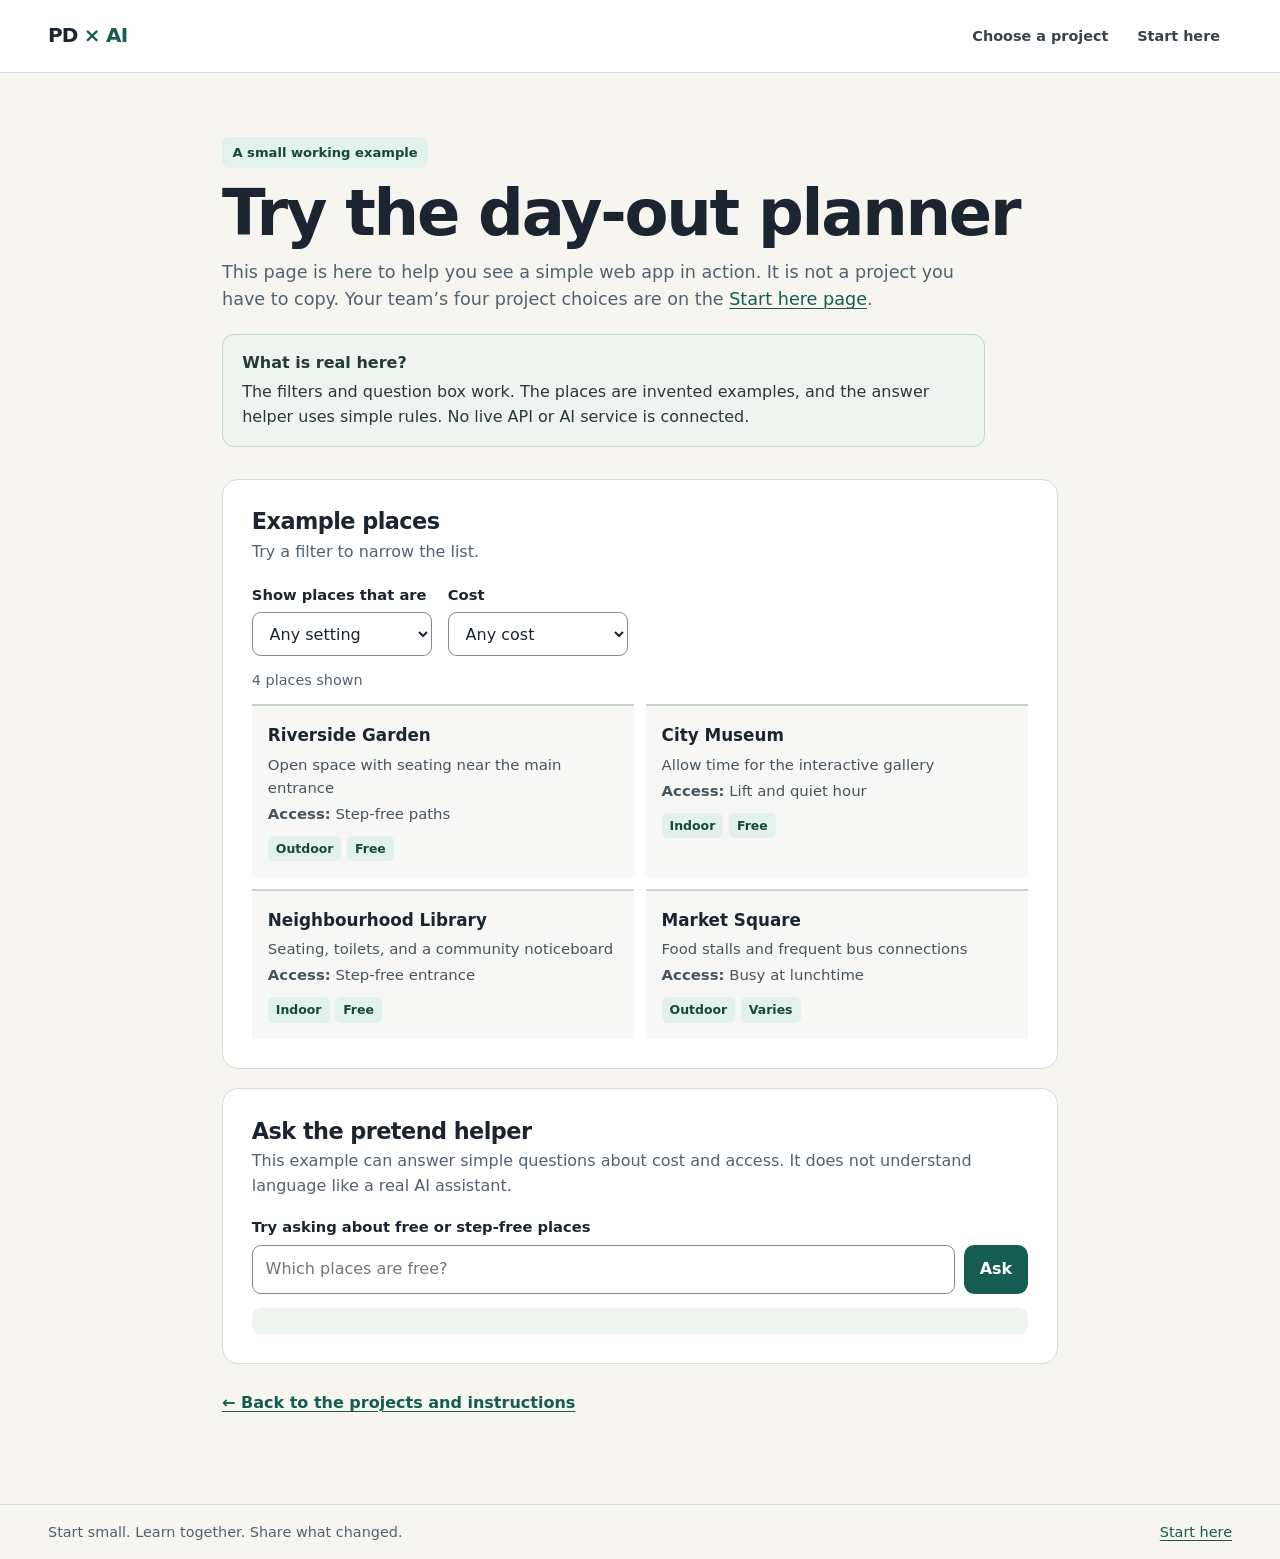
==== playground.html @ da4a1494 "starter kit files" ====
<!doctype html>
<html lang="en">
  <head>
    <meta charset="utf-8">
    <meta name="viewport" content="width=device-width, initial-scale=1">
    <meta name="description" content="A tiny example app to explore before starting your hackathon project.">
    <title>Try the starter — Product Design AI Hackathon</title>
    <link rel="stylesheet" href="./styles.css">
    <link rel="stylesheet" href="./guide.css">
    <link rel="stylesheet" href="./playground.css">
    <script type="module" src="./src/playground.js"></script>
  </head>
  <body>
    <a class="skip-link" href="#main">Skip to the example</a>
    <header class="site-header">
      <a class="wordmark" href="./">PD <span>× AI</span></a>
      <nav class="header-nav" aria-label="Main navigation"><a href="./#projects">Choose a project</a><a href="./">Start here</a></nav>
    </header>
    <main class="playground-page" id="main">
      <div class="demo-label">A small working example</div>
      <h1>Try the day-out planner</h1>
      <p class="playground-intro">This page is here to help you see a simple web app in action. It is not a project you have to copy. Your team’s four project choices are on the <a href="./#projects">Start here page</a>.</p>
      <div class="demo-note"><strong>What is real here?</strong> The filters and question box work. The places are invented examples, and the answer helper uses simple rules. No live API or AI service is connected.</div>

      <section class="playground-panel" aria-labelledby="places-title">
        <div class="playground-heading"><div><h2 id="places-title">Example places</h2><p>Try a filter to narrow the list.</p></div></div>
        <div class="playground-filters">
          <div><label for="setting-filter">Show places that are</label><select id="setting-filter"><option value="all">Any setting</option><option value="Indoor">Indoors</option><option value="Outdoor">Outdoors</option></select></div>
          <div><label for="cost-filter">Cost</label><select id="cost-filter"><option value="all">Any cost</option><option value="Free">Free</option></select></div>
        </div>
        <p class="playground-status" id="place-count" role="status" aria-live="polite"></p>
        <ul id="place-list" class="place-list" aria-label="Example places"></ul>
      </section>

      <section class="playground-panel helper-panel" aria-labelledby="helper-title">
        <h2 id="helper-title">Ask the pretend helper</h2>
        <p>This example can answer simple questions about cost and access. It does not understand language like a real AI assistant.</p>
        <form id="helper-form"><label for="helper-question">Try asking about free or step-free places</label><div class="helper-input"><input id="helper-question" name="question" required placeholder="Which places are free?"><button class="button" type="submit">Ask</button></div></form>
        <p id="helper-answer" class="helper-answer" role="status" aria-live="polite"></p>
      </section>

      <a class="back-link" href="./">← Back to the projects and instructions</a>
    </main>
    <footer class="site-footer"><span>Start small. Learn together. Share what changed.</span><a href="./">Start here</a></footer>
  </body>
</html>
---- styles.css ----
:root {
  color-scheme: light;
  --color-ink: #1b2530;
  --color-muted: #526170;
  --color-paper: #f6f5f0;
  --color-surface: #fff;
  --color-line: #d7dcd9;
  --color-accent: #145d50;
  --color-accent-soft: #e2f1eb;
  --color-focus: #a74700;
  --space-1: .5rem;
  --space-2: 1rem;
  --space-3: 1.5rem;
  --space-4: 2rem;
  --radius: 1rem;
  font-family: Inter, ui-sans-serif, system-ui, -apple-system, BlinkMacSystemFont, "Segoe UI", sans-serif;
  color: var(--color-ink);
  background: var(--color-paper);
  font-synthesis: none;
  text-rendering: optimizeLegibility;
}
* { box-sizing: border-box; }
body { margin: 0; min-width: 320px; line-height: 1.55; }
a { color: var(--color-accent); }
button, input { font: inherit; }
button, a, input { -webkit-tap-highlight-color: transparent; }
:focus-visible { outline: 3px solid var(--color-focus); outline-offset: 3px; }
.skip-link { position: absolute; left: 1rem; top: -4rem; padding: .7rem 1rem; background: var(--color-surface); z-index: 2; }
.skip-link:focus { top: 1rem; }
.site-header, .site-footer { display: flex; justify-content: space-between; align-items: center; gap: var(--space-2); padding: 1rem clamp(1rem, 4vw, 3rem); }
.site-header { border-bottom: 1px solid var(--color-line); background: var(--color-surface); }
.site-header p, .site-footer { color: var(--color-muted); font-size: .9rem; }
.wordmark { color: var(--color-ink); font-weight: 800; text-decoration: none; letter-spacing: -.04em; font-size: 1.25rem; }
.wordmark span { color: var(--color-accent); }
.layout { max-width: 1240px; margin: 0 auto; padding: clamp(1.5rem, 4vw, 3.5rem) clamp(1rem, 4vw, 3rem); }
.intro { max-width: 760px; margin-bottom: var(--space-4); }
.eyebrow { margin: 0 0 .45rem; color: var(--color-accent); text-transform: uppercase; letter-spacing: .09em; font-size: .75rem; font-weight: 750; }
h1, h2, h3, p { margin-top: 0; }
h1 { max-width: 12ch; margin-bottom: .8rem; font-size: clamp(2.5rem, 7vw, 5rem); line-height: .99; letter-spacing: -.065em; }
h2 { font-size: 1.35rem; line-height: 1.2; letter-spacing: -.025em; margin-bottom: .5rem; }
h3 { font-size: 1.05rem; margin-bottom: .35rem; }
.lede { color: var(--color-muted); font-size: clamp(1.05rem, 2vw, 1.25rem); max-width: 62ch; }
.workspace { display: grid; grid-template-columns: minmax(210px, 270px) minmax(0, 1fr); gap: var(--space-3); align-items: start; }
.route-list { display: grid; gap: .65rem; }
.route-button { display: block; width: 100%; text-align: left; padding: 1rem; border: 1px solid var(--color-line); border-radius: .8rem; background: var(--color-surface); color: var(--color-ink); cursor: pointer; }
.route-button[aria-current="true"] { border-color: var(--color-accent); box-shadow: inset 4px 0 var(--color-accent); background: var(--color-accent-soft); }
.route-button span { display: block; color: var(--color-muted); font-size: .87rem; margin-top: .25rem; }
.project-panel { min-width: 0; }
.route-detail, .data-card, .assistant-card { padding: clamp(1.15rem, 3vw, 2rem); border: 1px solid var(--color-line); border-radius: var(--radius); background: var(--color-surface); }
.route-detail { margin-bottom: var(--space-3); }
.route-detail > p:not(.eyebrow) { color: var(--color-muted); max-width: 68ch; }
.route-meta { display: flex; flex-wrap: wrap; gap: .5rem; margin: 1rem 0; }
.pill { padding: .3rem .65rem; border-radius: 99px; background: var(--color-accent-soft); color: #16483d; font-size: .8rem; font-weight: 650; }
.steps { padding-left: 1.25rem; }
.steps li { padding: .2rem 0 .2rem .2rem; }
.stretch { margin: 1rem 0 0; padding: 1rem; border-left: 3px solid var(--color-accent); background: #f3f8f5; }
.section-heading { display: flex; justify-content: space-between; align-items: center; gap: 1rem; }
.section-heading h2 { margin: 0; }
.button { border: 0; border-radius: .65rem; padding: .7rem 1rem; color: #fff; background: var(--color-accent); font-weight: 700; cursor: pointer; }
.button:hover { background: #0b493e; }
.button-secondary { background: #e9eeeb; color: var(--color-ink); }
.button-secondary:hover { background: #dce5e0; }
.status, .muted { color: var(--color-muted); font-size: .93rem; }
.status { margin: .75rem 0; }
.data-table-wrap { overflow-x: auto; }
table { width: 100%; border-collapse: collapse; text-align: left; font-size: .92rem; }
caption { text-align: left; padding: .4rem 0 .7rem; color: var(--color-muted); }
th, td { padding: .7rem .6rem; border-bottom: 1px solid var(--color-line); vertical-align: top; }
th { font-size: .8rem; color: var(--color-muted); }
.assistant-card { margin-top: var(--space-3); }
.assistant-card form { margin-top: 1.2rem; }
.assistant-card label { display: block; font-weight: 650; margin-bottom: .4rem; }
.input-row { display: flex; gap: .6rem; }
input { min-width: 0; flex: 1; padding: .7rem .8rem; border: 1px solid #89959b; border-radius: .6rem; color: var(--color-ink); background: #fff; }
.answer { margin-top: 1rem; min-height: 1.5rem; }
.principles { display: grid; grid-template-columns: repeat(3, 1fr); gap: 1rem; margin-top: var(--space-3); }
.principles p { margin: 0; padding: 1rem; border-radius: .75rem; background: #e9eeeb; color: #394750; font-size: .9rem; }
.principles strong { display: block; color: var(--color-ink); margin-bottom: .3rem; }
.site-footer { border-top: 1px solid var(--color-line); }
@media (max-width: 760px) {
  .workspace { grid-template-columns: 1fr; }
  .route-list { grid-template-columns: repeat(2, minmax(0, 1fr)); }
  .principles { grid-template-columns: 1fr; }
}
@media (max-width: 460px) {
  .route-list { grid-template-columns: 1fr; }
  .site-header, .site-footer { align-items: flex-start; flex-direction: column; }
  .input-row { align-items: stretch; flex-direction: column; }
  .section-heading { align-items: flex-start; flex-direction: column; }
}
@media (prefers-reduced-motion: no-preference) {
  html { scroll-behavior: smooth; }
  .route-button, .button { transition: background-color 140ms ease, border-color 140ms ease; }
}
---- guide.css ----
:root {
  --color-highlight: #f3c665;
  --color-forest: #153b34;
  --color-forest-deep: #102f2a;
  --color-surface-alt: #e9eeeb;
}
html { scroll-behavior: smooth; scroll-padding-top: 1rem; }
::selection { color: #102f2a; background: #b5e2cf; }
body { caret-color: var(--color-accent); }
a { text-underline-offset: .18em; text-decoration-thickness: .08em; }
.header-nav { display: flex; flex-wrap: wrap; align-items: center; gap: .3rem; }
.header-nav a { padding: .55rem .75rem; border-radius: .5rem; color: #35444c; font-size: .9rem; font-weight: 650; text-decoration: none; }
.header-nav a:hover { color: var(--color-accent); background: var(--color-accent-soft); }
.header-nav .nav-try { color: #fff; background: var(--color-accent); }
.header-nav .nav-try:hover { color: #fff; background: #0b493e; }
.participant-page { max-width: 1120px; margin: 0 auto; padding: clamp(1rem, 4vw, 3rem); }
.welcome { display: grid; grid-template-columns: minmax(0, 1.5fr) minmax(250px, .7fr); gap: 2rem; align-items: end; padding: clamp(1.5rem, 6vw, 4.5rem); border-radius: 1.2rem; color: #fff; background: var(--color-forest); }
.welcome h1 { max-width: 14ch; margin-bottom: 1.2rem; font-size: clamp(2.8rem, 6.3vw, 4.7rem); line-height: 1.02; letter-spacing: -.035em; }
.welcome-lede { max-width: 60ch; margin-bottom: 1.5rem; color: #e7f0ec; font-size: 1.15rem; }
.welcome-button { display: inline-flex; align-items: center; gap: 1.1rem; color: #1b302c; background: var(--color-highlight); text-decoration: none; }
.welcome-button:hover { color: #1b302c; background: #ffda83; }
.welcome-note { padding: 1.35rem; border: 1px solid #588078; border-radius: .8rem; color: #fff; background: var(--color-forest-deep); }
.welcome-note strong { color: #c7ecd9; font-size: 1.15rem; }
.welcome-note p { margin: .4rem 0 0; color: #e2ede8; }
.project-chooser { display: grid; grid-template-columns: .8fr 1.2fr; gap: 1.5rem 3rem; align-items: start; padding: 4rem 0 3.5rem; }
.section-lead h2, .start-steps h2, .safety-note h2, .try-section h2 { margin-bottom: .6rem; font-size: clamp(1.8rem, 3.4vw, 2.6rem); line-height: 1.12; letter-spacing: -.03em; }
.section-lead p { max-width: 42ch; color: var(--color-muted); }
.project-index { border-top: 1px solid var(--color-line); }
.project-index a { display: grid; grid-template-columns: 1fr auto; gap: .1rem 1rem; padding: .9rem .25rem; border-bottom: 1px solid var(--color-line); color: var(--color-ink); text-decoration: none; }
.project-index a:hover { padding-left: .75rem; color: var(--color-accent); background: #eef5f1; }
.project-index a > span:first-child { font-size: 1.05rem; font-weight: 750; }
.project-index small { grid-column: 1; color: var(--color-muted); font-size: .9rem; }
.index-arrow { grid-column: 2; grid-row: 1 / span 2; align-self: center; color: var(--color-accent); }
.chooser-help { grid-column: 2; margin: -.4rem 0 0; color: #394c46; font-size: .92rem; }
.project-briefs { border-top: 2px solid var(--color-ink); }
.project-brief { display: grid; grid-template-columns: minmax(210px, .7fr) minmax(0, 1.3fr); gap: 2rem; padding: 3rem 0; border-bottom: 1px solid var(--color-line); scroll-margin-top: 1.5rem; }
.brief-heading { align-self: start; position: sticky; top: 1rem; }
.brief-label { margin-bottom: .75rem; color: var(--color-accent); font-size: .78rem; font-weight: 800; letter-spacing: .06em; text-transform: uppercase; }
.brief-heading h2 { max-width: 14ch; margin-bottom: .7rem; font-size: clamp(1.85rem, 3.3vw, 2.55rem); line-height: 1.05; letter-spacing: -.035em; }
.brief-summary { max-width: 34ch; color: var(--color-muted); font-size: 1.05rem; }
.brief-body { min-width: 0; }
.brief-facts { display: grid; grid-template-columns: repeat(3, 1fr); gap: 1rem; margin-bottom: 1.6rem; }
.brief-facts > div { padding-top: .7rem; border-top: 2px solid #b9c9c1; }
.brief-facts h3, .brief-steps h3, .brief-finish h3 { margin-bottom: .35rem; font-size: 1rem; }
.brief-facts p, .brief-finish p { margin-bottom: 0; color: #46545d; font-size: .91rem; }
.brief-body code { color: #144a40; font-size: .9em; }
.brief-steps { padding: 1.15rem 1.3rem; border-radius: .8rem; background: #eef2ef; }
.brief-steps ol { margin: .6rem 0 0; padding-left: 1.3rem; }
.brief-steps li { padding: .22rem 0 .22rem .25rem; }
.brief-finish { margin: 1.15rem 0; padding: .85rem 0 0; border-top: 1px solid #8caaa0; }
.stretch, .prompt-details { margin-top: .7rem; border-top: 1px solid var(--color-line); }
.stretch summary, .prompt-details summary { padding: .85rem 0; color: #174f43; font-weight: 750; cursor: pointer; }
.stretch p { max-width: 72ch; margin: 0 0 1rem; color: #46545d; }
.prompt-box { position: relative; padding: 1rem; border: 1px solid #c6d2cc; border-radius: .75rem; background: #f5f7f5; }
.prompt-box pre { overflow-x: auto; max-height: 16rem; margin: 0 0 .8rem; white-space: pre-wrap; }
.prompt-box code { color: #263840; font-family: ui-monospace, SFMono-Regular, Menlo, Consolas, monospace; font-size: .84rem; line-height: 1.55; }
.copy-button { padding: .55rem .8rem; border: 0; border-radius: .5rem; color: #fff; background: var(--color-accent); font: inherit; font-size: .88rem; font-weight: 700; cursor: pointer; }
.copy-button:hover { background: #0b493e; }
.copy-status { margin-left: .7rem; color: #174f43; font-size: .88rem; }
.start-steps { display: grid; grid-template-columns: .8fr 1.2fr; gap: 1.5rem 3rem; padding: 3.5rem; border-radius: 1rem; background: var(--color-surface-alt); }
.start-steps h2 { max-width: 12ch; }
.start-steps ol { margin: 0; padding-left: 1.35rem; }
.start-steps li { padding: .25rem 0 .55rem .25rem; }
.team-start { padding-top: .75rem; border-top: 1px solid #b8c4be; }
.team-start p { margin: .35rem 0 0; color: #394c46; }
.start-note { grid-column: 2; margin: -.5rem 0 0; color: #394c46; }
.safety-note { display: grid; grid-template-columns: .8fr 1.2fr; gap: 1rem 3rem; align-items: center; margin-top: 1.5rem; padding: 1.5rem 2rem; border: 1px solid #e1c783; border-radius: .85rem; background: #fff5df; }
.safety-note h2 { margin: 0; font-size: 1.25rem; letter-spacing: -.02em; }
.safety-note p { margin: 0; color: #4f432c; }
.try-section { display: flex; justify-content: space-between; align-items: center; gap: 2rem; margin-top: 3.5rem; padding: 2rem 0; border-top: 2px solid var(--color-ink); }
.try-section h2 { font-size: 1.7rem; }
.try-section p { margin: 0; color: var(--color-muted); }
.try-section .button { flex: 0 0 auto; display: inline-flex; gap: 1rem; text-decoration: none; }
.site-footer { margin-top: 1.5rem; }
@media (max-width: 800px) {
  .welcome { grid-template-columns: 1fr; }
  .welcome-note { max-width: 600px; }
  .project-chooser { grid-template-columns: 1fr; gap: 0; }
  .chooser-help { grid-column: 1; margin-top: .8rem; }
  .project-brief { grid-template-columns: 1fr; gap: .5rem; padding: 2.5rem 0; }
  .brief-heading { position: static; }
  .brief-heading h2 { max-width: none; }
  .start-steps, .safety-note { grid-template-columns: 1fr; gap: .75rem; }
  .start-steps { padding: 1.5rem; }
  .team-start { margin-top: .3rem; }
  .start-note { grid-column: 1; margin-top: 0; }
}
@media (max-width: 560px) {
  .site-header { align-items: flex-start; flex-direction: column; }
  .header-nav { width: 100%; }
  .header-nav a { padding: .5rem .55rem; }
  .participant-page { padding-inline: 1rem; }
  .welcome { padding: 1.4rem; border-radius: .9rem; }
  .welcome h1 { font-size: clamp(2.35rem, 12vw, 3.4rem); }
  .brief-facts { grid-template-columns: 1fr; gap: .85rem; }
  .brief-facts > div { max-width: 65ch; }
  .try-section { align-items: flex-start; flex-direction: column; gap: 1rem; }
  .safety-note { padding: 1.2rem; }
}
@media (prefers-reduced-motion: reduce) {
  html { scroll-behavior: auto; }
  *, *::before, *::after { transition-duration: .01ms !important; }
}

.design-layer { margin: 3.5rem 0 0; padding: clamp(1.3rem, 4vw, 2.5rem); border-radius: 1rem; background: #e9eeeb; scroll-margin-top: 1rem; }
.design-layer-intro { max-width: 74ch; margin-bottom: 1.5rem; }
.design-layer-intro h2 { margin-bottom: .6rem; font-size: clamp(1.8rem, 3.4vw, 2.6rem); line-height: 1.12; letter-spacing: -.03em; }
.design-layer-intro > p:last-child { margin-bottom: 0; color: #394c46; }
.design-layer-choices { display: grid; grid-template-columns: repeat(2, minmax(0, 1fr)); gap: 1rem; }
.design-layer-choices article, .figma-bridge { padding: 1.25rem; border: 1px solid #d0d9d3; border-radius: .8rem; background: #fff; }
.design-layer-choices h3, .figma-bridge h3 { margin-bottom: .5rem; }
.design-layer-choices p, .design-layer-choices li, .figma-bridge p { color: #46545d; font-size: .94rem; }
.design-layer-choices ol, .design-layer-choices ul { padding-left: 1.25rem; }
.design-layer-choices li { padding: .15rem 0; }
.design-layer-choices .prompt-details { margin-top: 1rem; }
.design-layer-choices .prompt-box { margin-bottom: .25rem; }
.figma-bridge { margin-top: 1rem; border-color: #8caaa0; }
.figma-bridge p:last-child { margin-bottom: 0; }
.design-layer-note { padding-top: .75rem; border-top: 1px solid #d0d9d3; }
@media (max-width: 800px) { .design-layer-choices { grid-template-columns: 1fr; } }

.github-guide { margin: 3.5rem 0 0; padding: clamp(1.3rem, 4vw, 2.5rem); border: 1px solid #d7dcd9; border-radius: 1rem; background: #fff; scroll-margin-top: 1rem; }
.github-guide > h2 { margin-bottom: .6rem; font-size: clamp(1.8rem, 3.4vw, 2.6rem); line-height: 1.12; letter-spacing: -.03em; }
.github-intro { max-width: 72ch; color: #46545d; }
.repo-placeholder { padding: .85rem 1rem; border: 1px dashed #8caaa0; border-radius: .65rem; background: #f3f8f5; overflow-wrap: anywhere; }
.repo-placeholder span { color: #526170; font-size: .9rem; }
.github-steps { display: grid; gap: .75rem; margin: 1.25rem 0; }
.github-steps article { display: grid; grid-template-columns: 2.2rem minmax(0, 1fr); gap: .8rem; padding: 1rem; border: 1px solid #d7dcd9; border-radius: .7rem; }
.github-step-number { display: grid; width: 2rem; height: 2rem; place-items: center; border-radius: 50%; color: #fff; background: var(--color-accent); font-weight: 800; }
.github-steps h3 { margin: .05rem 0 .25rem; }
.github-steps p { margin: 0; color: #46545d; font-size: .94rem; }
.github-help { padding: .9rem 1rem; border-radius: .65rem; color: #4f432c; background: #fff5df; }
.pages-guide { display: flex; justify-content: space-between; align-items: end; gap: 1.5rem; margin-top: 1.5rem; padding: 1.25rem; border-radius: .8rem; background: #e9eeeb; }
.pages-guide h3 { margin-bottom: .45rem; }
.pages-guide p { max-width: 78ch; margin-bottom: .6rem; color: #394c46; font-size: .94rem; }
.pages-guide p:last-child { margin-bottom: 0; }
.pages-guide .button { display: inline-flex; flex: 0 0 auto; gap: .75rem; color: #fff; text-decoration: none; }
.github-official-links { margin: 1rem 0 0; color: #526170; font-size: .88rem; }
@media (max-width: 700px) { .pages-guide { align-items: flex-start; flex-direction: column; } }
---- playground.css ----
.playground-page { max-width: 900px; margin: 0 auto; padding: clamp(1.5rem, 5vw, 4rem) clamp(1rem, 4vw, 2rem); }
.demo-label { display: inline-block; margin-bottom: .7rem; padding: .35rem .65rem; border-radius: .45rem; color: #16483d; background: #e2f1eb; font-size: .82rem; font-weight: 750; }
.playground-page h1 { max-width: 18ch; margin-bottom: .75rem; font-size: clamp(2.4rem, 5vw, 4rem); line-height: 1.05; letter-spacing: -.035em; }
.playground-intro { max-width: 68ch; color: var(--color-muted); font-size: 1.1rem; }
.demo-note { max-width: 75ch; margin: 1.3rem 0 2rem; padding: 1rem 1.2rem; border: 1px solid #bfd6cb; border-radius: .75rem; color: #263b34; background: #eef5f1; }
.demo-note strong { display: block; margin-bottom: .25rem; }
.playground-panel { margin-top: 1.2rem; padding: clamp(1.1rem, 3vw, 1.8rem); border: 1px solid var(--color-line); border-radius: 1rem; background: #fff; }
.playground-heading h2, .helper-panel h2 { margin-bottom: .3rem; font-size: 1.4rem; }
.playground-heading p, .helper-panel > p { color: var(--color-muted); }
.playground-filters { display: flex; flex-wrap: wrap; gap: 1rem; margin: 1.2rem 0 .5rem; }
.playground-filters div { display: grid; gap: .35rem; }
.playground-filters label, .helper-panel label { font-weight: 650; font-size: .92rem; }
.playground-filters select { min-width: 180px; padding: .65rem .8rem; border: 1px solid #7b898e; border-radius: .55rem; color: var(--color-ink); background: #fff; font: inherit; }
.playground-status { margin: .8rem 0; color: var(--color-muted); font-size: .9rem; }
.place-list { display: grid; grid-template-columns: repeat(2, minmax(0, 1fr)); gap: .7rem; margin: 0; padding: 0; list-style: none; }
.place-item { padding: 1rem; border-top: 2px solid #c5d4cd; background: #f7f8f6; }
.place-item h3 { margin-bottom: .35rem; }
.place-item p { margin: .2rem 0; color: #46545d; font-size: .93rem; }
.place-tag { display: inline-block; margin: .4rem .35rem 0 0; padding: .2rem .5rem; border-radius: .35rem; color: #16483d; background: #e2f1eb; font-size: .78rem; font-weight: 700; }
.helper-panel form { margin-top: 1.1rem; }
.helper-panel label { display: block; margin-bottom: .35rem; }
.helper-input { display: flex; gap: .55rem; }
.helper-input input { min-width: 0; flex: 1; padding: .7rem .8rem; border: 1px solid #7b898e; border-radius: .55rem; font: inherit; }
.helper-input .button { flex: 0 0 auto; }
.helper-answer { min-height: 1.5rem; margin: .9rem 0 0; padding: .8rem; border-radius: .55rem; color: #263b34; background: #eef5f1; }
.back-link { display: inline-block; margin-top: 1.7rem; font-weight: 700; }
@media (max-width: 600px) {
  .place-list { grid-template-columns: 1fr; }
  .helper-input { align-items: stretch; flex-direction: column; }
  .helper-input .button { align-self: flex-start; }
}
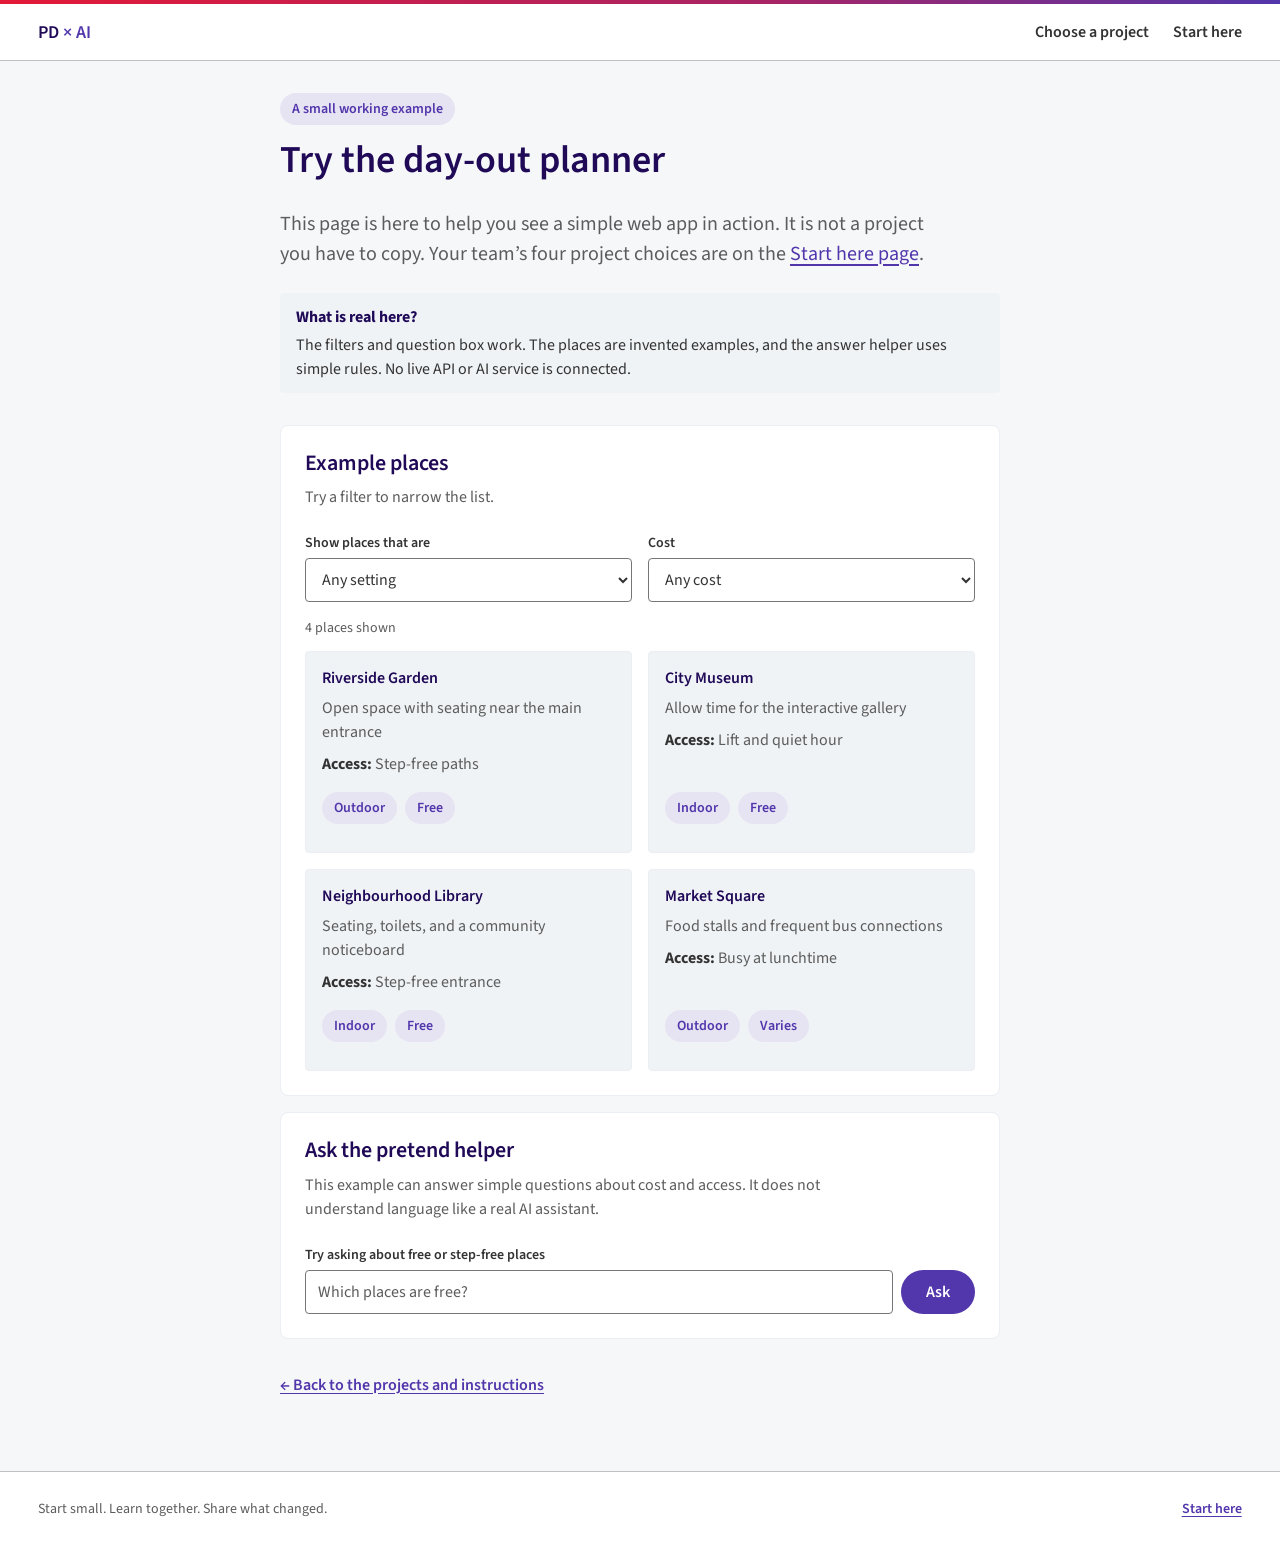
==== commit 890a7f55: "styling" ====
--- a/playground.html
+++ b/playground.html
@@ -5,8 +5,11 @@
     <meta name="viewport" content="width=device-width, initial-scale=1">
     <meta name="description" content="A tiny example app to explore before starting your hackathon project.">
     <title>Try the starter — Product Design AI Hackathon</title>
-    <link rel="stylesheet" href="./styles.css">
-    <link rel="stylesheet" href="./guide.css">
+    <link rel="preconnect" href="https://fonts.googleapis.com">
+    <link rel="preconnect" href="https://fonts.gstatic.com" crossorigin>
+    <link rel="stylesheet" href="https://fonts.googleapis.com/css2?family=Source+Sans+3:wght@400;600&display=swap">
+    <link rel="stylesheet" href="./tokens.css">
+    <link rel="stylesheet" href="./base.css">
     <link rel="stylesheet" href="./playground.css">
     <script type="module" src="./src/playground.js"></script>
   </head>
@@ -17,16 +20,16 @@
       <nav class="header-nav" aria-label="Main navigation"><a href="./#projects">Choose a project</a><a href="./">Start here</a></nav>
     </header>
     <main class="playground-page" id="main">
-      <div class="demo-label">A small working example</div>
+      <div class="chip demo-label">A small working example</div>
       <h1>Try the day-out planner</h1>
       <p class="playground-intro">This page is here to help you see a simple web app in action. It is not a project you have to copy. Your team’s four project choices are on the <a href="./#projects">Start here page</a>.</p>
-      <div class="demo-note"><strong>What is real here?</strong> The filters and question box work. The places are invented examples, and the answer helper uses simple rules. No live API or AI service is connected.</div>
+      <div class="status-message demo-note"><strong>What is real here?</strong> The filters and question box work. The places are invented examples, and the answer helper uses simple rules. No live API or AI service is connected.</div>
 
       <section class="playground-panel" aria-labelledby="places-title">
         <div class="playground-heading"><div><h2 id="places-title">Example places</h2><p>Try a filter to narrow the list.</p></div></div>
         <div class="playground-filters">
-          <div><label for="setting-filter">Show places that are</label><select id="setting-filter"><option value="all">Any setting</option><option value="Indoor">Indoors</option><option value="Outdoor">Outdoors</option></select></div>
-          <div><label for="cost-filter">Cost</label><select id="cost-filter"><option value="all">Any cost</option><option value="Free">Free</option></select></div>
+          <div class="field"><label for="setting-filter">Show places that are</label><select class="input" id="setting-filter"><option value="all">Any setting</option><option value="Indoor">Indoors</option><option value="Outdoor">Outdoors</option></select></div>
+          <div class="field"><label for="cost-filter">Cost</label><select class="input" id="cost-filter"><option value="all">Any cost</option><option value="Free">Free</option></select></div>
         </div>
         <p class="playground-status" id="place-count" role="status" aria-live="polite"></p>
         <ul id="place-list" class="place-list" aria-label="Example places"></ul>
@@ -35,8 +38,8 @@
       <section class="playground-panel helper-panel" aria-labelledby="helper-title">
         <h2 id="helper-title">Ask the pretend helper</h2>
         <p>This example can answer simple questions about cost and access. It does not understand language like a real AI assistant.</p>
-        <form id="helper-form"><label for="helper-question">Try asking about free or step-free places</label><div class="helper-input"><input id="helper-question" name="question" required placeholder="Which places are free?"><button class="button" type="submit">Ask</button></div></form>
-        <p id="helper-answer" class="helper-answer" role="status" aria-live="polite"></p>
+        <form id="helper-form"><div class="field"><label for="helper-question">Try asking about free or step-free places</label><div class="helper-input"><input class="input" id="helper-question" name="question" required placeholder="Which places are free?"><button class="button button-primary" type="submit">Ask</button></div></div></form>
+        <p id="helper-answer" class="status-message helper-answer" role="status" aria-live="polite"></p>
       </section>
 
       <a class="back-link" href="./">← Back to the projects and instructions</a>
--- a/tokens.css
+++ b/tokens.css
@@ -0,0 +1,138 @@
+/*
+ * Design tokens, loosely based on the CGI design system (via the Designer diary
+ * skills matrix prototype). Not an official CGI implementation.
+ * Components use the semantic tokens (--color-*, --button-*, --chip-*), never raw hex.
+ */
+:root {
+  color-scheme: light;
+
+  /* CGI palette (primary) */
+  --cgi-purple-900: #200a58;
+  --cgi-purple-700: #3a2679;
+  --cgi-purple: #5236ab;
+  --cgi-purple-300: #afa3d8;
+  --cgi-purple-200: #cbc3e6;
+  --cgi-purple-100: #e6e3f3;
+  --cgi-purple-50: #f2f1f9;
+  --cgi-red: #e31937;
+  --cgi-gray-900: #151515;
+  --cgi-gray: #333333;
+  --cgi-gray-400: #5c5c5c;
+  --cgi-gray-300: #767676;
+  --cgi-gray-200: #a8a8a8;
+  --cgi-gray-100: #c0c0c0;
+  --cgi-gray-50: #efefef;
+  --cgi-white-700: #ebeef2;
+  --cgi-white-600: #f0f3f6;
+  --cgi-white-400: #f5f7f9;
+  --cgi-white: #ffffff;
+  /* CGI palette (secondary) */
+  --cgi-magenta-300: #a82465;
+  --cgi-warning-900: #654510;
+  --cgi-warning-700: #ab741a;
+  --cgi-warning-100: #fbe3bb;
+  --cgi-error: #b00020;
+  --cgi-error-50: #f7e6e9;
+  --cgi-success-800: #0e6641;
+  --cgi-success-50: #e8f8f1;
+
+  /* Semantic colour */
+  --color-canvas: var(--cgi-white-400);
+  --color-surface: var(--cgi-white);
+  --color-surface-muted: var(--cgi-white-600);
+  --color-text: var(--cgi-gray);
+  --color-text-secondary: var(--cgi-gray-400);
+  --color-text-disabled: var(--cgi-gray-200);
+  --color-icon-muted: var(--cgi-gray-300);
+  --color-heading-accent: var(--cgi-purple-900);
+  --color-link: var(--cgi-purple);
+  --color-border: var(--cgi-gray-300);        /* input boundaries */
+  --color-border-strong: var(--cgi-gray-900); /* input hover */
+  --color-divider: var(--cgi-white-700);      /* decorative only */
+  --color-divider-strong: var(--cgi-gray-100);
+  --color-focus: var(--cgi-purple);
+  --color-control-accent: var(--cgi-purple);
+  --color-accent-surface: var(--cgi-purple-50);
+  --color-marker: var(--cgi-purple-300);
+  --color-error: var(--cgi-error);
+  --color-error-surface: var(--cgi-error-50);
+  --color-success: var(--cgi-success-800);
+  --color-success-surface: var(--cgi-success-50);
+  /* Caution notes (privacy, keys, "pause before clicking"). Uses the CGI warning
+     tints for one meaning only; the words carry the meaning. Assumed */
+  --color-warning-surface: var(--cgi-warning-100);
+  --color-warning-text: var(--cgi-warning-900);
+
+  /* Buttons */
+  --button-primary-bg: var(--cgi-purple);
+  --button-primary-text: var(--cgi-white);
+  --button-primary-hover-bg: var(--cgi-purple-200);
+  --button-primary-hover-text: var(--cgi-purple-900);
+  --button-primary-pressed-bg: var(--cgi-purple-700);
+  --button-secondary-bg: var(--cgi-gray-50);
+  --button-secondary-text: var(--cgi-purple-900);
+  --button-secondary-hover-text: var(--cgi-purple);
+  --button-secondary-pressed-bg: var(--cgi-gray-200);
+  --button-outline-border: var(--cgi-purple);
+  --button-outline-text: var(--cgi-purple);
+  --button-outline-hover-bg: var(--cgi-purple-50);
+  --button-outline-pressed-bg: var(--cgi-purple-200);
+  --button-disabled-bg: var(--cgi-gray-50);
+  --button-shadow: 0 1px 3px rgb(0 0 0 / 0.2);
+
+  /* Chips */
+  --chip-border: var(--cgi-purple);
+  --chip-text: var(--cgi-purple);
+  --chip-hover-bg: var(--cgi-purple);
+  --chip-hover-text: var(--cgi-white);
+  --chip-active-bg: var(--cgi-purple-100);
+
+  /* Optional second hue, for one data meaning only (teal, not a CGI colour) */
+  --heat-1: #d5ece8;
+  --heat-2: #8fc7bd;
+  --heat-3: #2a7c71;  /* white text OK */
+  --heat-4: #0f4c45;  /* white text OK */
+  --heat-ink: #0b3530;
+
+  /* Brand gradient A: use sparingly (the header band) */
+  --gradient-brand: linear-gradient(90deg, var(--cgi-red) 0%, var(--cgi-magenta-300) 60%, var(--cgi-purple) 100%);
+  --ease-out: cubic-bezier(0.16, 1, 0.3, 1);
+
+  /* Typography: Source Sans 3 (Google Fonts), the current Source Sans Pro */
+  --font-family: "Source Sans 3", "Source Sans Pro", system-ui, -apple-system, "Segoe UI", sans-serif;
+  /* Prompts and file names. The system has no code face. Assumed */
+  --font-family-mono: ui-monospace, SFMono-Regular, Menlo, Consolas, monospace;
+  --font-weight-regular: 400;
+  --font-weight-semibold: 600;
+  --text-h1: clamp(1.875rem, 1.5rem + 1.5vw, 2.375rem); /* 30 → 38px, semibold */
+  --text-h2: 1.75rem;    /* 28px, regular */
+  --text-h3: 1.25rem;    /* 20px, semibold */
+  --text-zone: 1.375rem; /* 22px, semibold: zone headings */
+  --text-body: 1rem;     /* 16px */
+  --text-small: 0.875rem; /* 14px: labels, hints, chips */
+  --line-height-heading: 1.25;
+  --line-height-body: 1.5;
+
+  /* Spacing (4px base) */
+  --space-1: 4px;
+  --space-2: 8px;
+  --space-3: 12px;
+  --space-4: 16px;
+  --space-5: 24px;
+  --space-6: 32px;
+
+  /* Shape */
+  --radius-sm: 4px;     /* inputs, cards */
+  --radius-lg: 8px;     /* dialogs, large framed surfaces */
+  --radius-pill: 999px; /* buttons, chips */
+  --border-width: 1px;
+  --focus-width: 3px;
+  --focus-offset: 2px;
+
+  /* Layout */
+  --width-content: 720px;
+  --width-overview: 1120px;
+  --width-full: 1776px;
+  --gutter-full: clamp(var(--space-4), 3vw, 48px);
+  --target-size: 44px;
+}
--- a/base.css
+++ b/base.css
@@ -0,0 +1,186 @@
+/*
+ * Shared base for every page: element defaults, header, buttons, chips, fields,
+ * status messages and footer. Loads after tokens.css. Tokens only, no raw values.
+ */
+
+/* ---------- Base ---------- */
+* { box-sizing: border-box; }
+:root {
+  accent-color: var(--color-control-accent);
+  scrollbar-color: var(--cgi-purple-200) transparent;
+}
+html { scroll-padding-top: var(--space-4); }
+body {
+  margin: 0;
+  min-width: 320px;
+  background: var(--color-canvas);
+  color: var(--color-text);
+  font-family: var(--font-family);
+  font-size: var(--text-body);
+  line-height: var(--line-height-body);
+}
+button, input, select, textarea { font: inherit; color: inherit; }
+a { color: var(--color-link); text-underline-offset: 0.2em; }
+:focus-visible { outline: var(--focus-width) solid var(--color-focus); outline-offset: var(--focus-offset); }
+h1, h2, h3 { line-height: var(--line-height-heading); margin: 0 0 var(--space-3); }
+h1 { font-size: var(--text-h1); font-weight: var(--font-weight-semibold); margin-bottom: var(--space-5); color: var(--color-heading-accent); }
+h2 { font-size: var(--text-h2); font-weight: var(--font-weight-regular); }
+h3 { font-size: var(--text-h3); font-weight: var(--font-weight-semibold); }
+p { margin: 0 0 var(--space-4); }
+ul, ol { margin: 0 0 var(--space-4); padding-left: var(--space-5); }
+li + li { margin-top: var(--space-2); }
+li::marker { color: var(--color-link); }
+code { font-family: var(--font-family-mono); font-size: 0.9em; }
+
+.skip-link {
+  position: absolute;
+  left: var(--space-4);
+  top: calc(-1 * var(--space-6) * 2);
+  z-index: 2;
+  display: inline-flex;
+  align-items: center;
+  min-height: var(--target-size);
+  padding: var(--space-2) var(--space-4);
+  border-radius: var(--radius-sm);
+  background: var(--color-surface);
+  font-weight: var(--font-weight-semibold);
+}
+.skip-link:focus { top: var(--space-4); }
+
+/* ---------- Header ---------- */
+.site-header {
+  position: relative;
+  display: flex;
+  flex-wrap: wrap;
+  justify-content: space-between;
+  align-items: center;
+  gap: var(--space-2) var(--space-5);
+  padding: var(--space-1) max(var(--gutter-full), (100% - var(--width-full)) / 2) 0;
+  border-bottom: var(--border-width) solid var(--color-divider-strong);
+  background: var(--color-surface);
+}
+.site-header::before {
+  content: "";
+  position: absolute;
+  inset: 0 0 auto;
+  height: var(--space-1);
+  background: var(--gradient-brand);
+}
+.wordmark {
+  display: inline-flex;
+  align-items: center;
+  min-height: var(--target-size);
+  color: var(--color-heading-accent);
+  font-size: 1.125rem; /* 18px product name */
+  font-weight: var(--font-weight-semibold);
+  text-decoration: none;
+}
+.wordmark span { margin-left: var(--space-1); color: var(--color-link); }
+.header-nav { display: flex; flex-wrap: wrap; align-items: center; gap: 0 var(--space-5); }
+.header-nav a {
+  display: inline-flex;
+  align-items: center;
+  min-height: calc(var(--target-size) + var(--space-3));
+  color: var(--color-text);
+  font-weight: var(--font-weight-semibold);
+  text-decoration: none;
+}
+.header-nav a:hover {
+  color: var(--color-link);
+  box-shadow: inset 0 calc(-1 * var(--focus-width)) 0 var(--color-link);
+}
+
+/* ---------- Buttons ---------- */
+.button, .copy-button {
+  display: inline-flex;
+  align-items: center;
+  justify-content: center;
+  gap: var(--space-2);
+  min-height: var(--target-size);
+  padding: var(--space-2) var(--space-5);
+  border: var(--border-width) solid transparent;
+  border-radius: var(--radius-pill);
+  font-weight: var(--font-weight-semibold);
+  text-decoration: none;
+  cursor: pointer;
+}
+.button-primary { background: var(--button-primary-bg); color: var(--button-primary-text); }
+.button-primary:hover { background: var(--button-primary-hover-bg); color: var(--button-primary-hover-text); box-shadow: var(--button-shadow); }
+.button-primary:active { background: var(--button-primary-pressed-bg); color: var(--button-primary-text); }
+
+.button-secondary, .copy-button { background: var(--button-secondary-bg); color: var(--button-secondary-text); box-shadow: var(--button-shadow); }
+.button-secondary:hover, .copy-button:hover { color: var(--button-secondary-hover-text); }
+.button-secondary:active, .copy-button:active { background: var(--button-secondary-pressed-bg); color: var(--button-secondary-text); }
+
+.button-outline { border-color: var(--button-outline-border); background: var(--color-surface); color: var(--button-outline-text); }
+.button-outline:hover { background: var(--button-outline-hover-bg); }
+.button-outline:active { background: var(--button-outline-pressed-bg); color: var(--button-secondary-text); }
+
+/* ---------- Static (information) chips ---------- */
+.chip, .participant-page .brief-label {
+  display: inline-flex;
+  align-items: center;
+  min-height: var(--space-6);
+  margin: 0 0 var(--space-3);
+  padding: var(--space-1) var(--space-3);
+  border-radius: var(--radius-pill);
+  background: var(--chip-active-bg);
+  color: var(--chip-text);
+  font-size: var(--text-small);
+  font-weight: var(--font-weight-semibold);
+}
+
+/* ---------- Text inputs and selects ---------- */
+.field { display: grid; gap: var(--space-1); }
+.field label {
+  font-size: var(--text-small);
+  font-weight: var(--font-weight-semibold);
+}
+.field:focus-within label { color: var(--color-link); }
+.input {
+  width: 100%;
+  min-height: var(--target-size);
+  padding: var(--space-2) var(--space-3);
+  border: var(--border-width) solid var(--color-border);
+  border-radius: var(--radius-sm);
+  background: var(--color-surface);
+}
+.input:hover { border-color: var(--color-border-strong); }
+.input:focus { border-color: var(--color-focus); }
+.input:focus-visible { outline: 2px solid var(--color-focus); outline-offset: 0; }
+.input::placeholder { color: var(--color-text-secondary); }
+.input[aria-invalid="true"] { border-color: var(--color-error); }
+.field-hint { margin: 0; color: var(--color-text-secondary); font-size: var(--text-small); }
+.field-error { margin: 0; color: var(--color-error); font-size: var(--text-small); font-weight: var(--font-weight-semibold); }
+
+/* ---------- Status messages ---------- */
+.status-message {
+  padding: var(--space-3) var(--space-4);
+  border-radius: var(--radius-sm);
+  background: var(--color-surface-muted);
+}
+.status-message:empty { display: none; }
+
+/* ---------- Footer ---------- */
+.site-footer {
+  display: flex;
+  flex-wrap: wrap;
+  justify-content: space-between;
+  align-items: center;
+  gap: var(--space-2) var(--space-4);
+  margin-top: var(--space-6);
+  padding: var(--space-4) max(var(--gutter-full), (100% - var(--width-full)) / 2);
+  border-top: var(--border-width) solid var(--color-divider-strong);
+  background: var(--color-surface);
+  color: var(--color-text-secondary);
+  font-size: var(--text-small);
+}
+.site-footer a { display: inline-flex; align-items: center; min-height: var(--target-size); font-weight: var(--font-weight-semibold); }
+
+/* ---------- Motion: small, quick, and optional ---------- */
+@media (prefers-reduced-motion: no-preference) {
+  html { scroll-behavior: smooth; }
+  .button, .copy-button, .header-nav a, .input {
+    transition: background-color 140ms var(--ease-out), color 140ms var(--ease-out), border-color 140ms var(--ease-out), box-shadow 140ms var(--ease-out);
+  }
+}
--- a/playground.css
+++ b/playground.css
@@ -1,31 +1,81 @@
-.playground-page { max-width: 900px; margin: 0 auto; padding: clamp(1.5rem, 5vw, 4rem) clamp(1rem, 4vw, 2rem); }
-.demo-label { display: inline-block; margin-bottom: .7rem; padding: .35rem .65rem; border-radius: .45rem; color: #16483d; background: #e2f1eb; font-size: .82rem; font-weight: 750; }
-.playground-page h1 { max-width: 18ch; margin-bottom: .75rem; font-size: clamp(2.4rem, 5vw, 4rem); line-height: 1.05; letter-spacing: -.035em; }
-.playground-intro { max-width: 68ch; color: var(--color-muted); font-size: 1.1rem; }
-.demo-note { max-width: 75ch; margin: 1.3rem 0 2rem; padding: 1rem 1.2rem; border: 1px solid #bfd6cb; border-radius: .75rem; color: #263b34; background: #eef5f1; }
-.demo-note strong { display: block; margin-bottom: .25rem; }
-.playground-panel { margin-top: 1.2rem; padding: clamp(1.1rem, 3vw, 1.8rem); border: 1px solid var(--color-line); border-radius: 1rem; background: #fff; }
-.playground-heading h2, .helper-panel h2 { margin-bottom: .3rem; font-size: 1.4rem; }
-.playground-heading p, .helper-panel > p { color: var(--color-muted); }
-.playground-filters { display: flex; flex-wrap: wrap; gap: 1rem; margin: 1.2rem 0 .5rem; }
-.playground-filters div { display: grid; gap: .35rem; }
-.playground-filters label, .helper-panel label { font-weight: 650; font-size: .92rem; }
-.playground-filters select { min-width: 180px; padding: .65rem .8rem; border: 1px solid #7b898e; border-radius: .55rem; color: var(--color-ink); background: #fff; font: inherit; }
-.playground-status { margin: .8rem 0; color: var(--color-muted); font-size: .9rem; }
-.place-list { display: grid; grid-template-columns: repeat(2, minmax(0, 1fr)); gap: .7rem; margin: 0; padding: 0; list-style: none; }
-.place-item { padding: 1rem; border-top: 2px solid #c5d4cd; background: #f7f8f6; }
-.place-item h3 { margin-bottom: .35rem; }
-.place-item p { margin: .2rem 0; color: #46545d; font-size: .93rem; }
-.place-tag { display: inline-block; margin: .4rem .35rem 0 0; padding: .2rem .5rem; border-radius: .35rem; color: #16483d; background: #e2f1eb; font-size: .78rem; font-weight: 700; }
-.helper-panel form { margin-top: 1.1rem; }
-.helper-panel label { display: block; margin-bottom: .35rem; }
-.helper-input { display: flex; gap: .55rem; }
-.helper-input input { min-width: 0; flex: 1; padding: .7rem .8rem; border: 1px solid #7b898e; border-radius: .55rem; font: inherit; }
+/*
+ * Try the starter page (playground.html). Loads after tokens.css and base.css.
+ * A working page, so it uses the 720px reading and writing column.
+ */
+.playground-page {
+  max-width: calc(var(--width-content) + 2 * var(--space-5));
+  margin: 0 auto;
+  padding: var(--space-6) var(--space-5);
+}
+.demo-label { margin-bottom: var(--space-3); }
+.playground-intro { max-width: 65ch; color: var(--color-text-secondary); font-size: var(--text-h3); }
+.playground-intro + .demo-note { margin: var(--space-5) 0 var(--space-6); }
+.demo-note strong { display: block; margin-bottom: var(--space-1); color: var(--color-heading-accent); }
+
+/* One surface per task, split by spacing rather than boxes in boxes */
+.playground-panel {
+  padding: var(--space-5);
+  border: var(--border-width) solid var(--color-divider);
+  border-radius: var(--radius-lg);
+  background: var(--color-surface);
+}
+.playground-panel + .playground-panel { margin-top: var(--space-4); }
+.playground-panel h2 { margin-bottom: var(--space-2); font-size: var(--text-zone); font-weight: var(--font-weight-semibold); color: var(--color-heading-accent); }
+.playground-heading p, .helper-panel > p:not(.helper-answer) { max-width: 65ch; margin-bottom: 0; color: var(--color-text-secondary); }
+
+/* Filters */
+.playground-filters { display: flex; flex-wrap: wrap; gap: var(--space-4); margin-top: var(--space-5); }
+.playground-filters .field { flex: 1 1 200px; }
+.playground-status { margin: var(--space-4) 0 var(--space-3); color: var(--color-text-secondary); font-size: var(--text-small); }
+
+/* Place cards */
+.place-list {
+  display: grid;
+  grid-template-columns: repeat(auto-fit, minmax(240px, 1fr));
+  gap: var(--space-4);
+  margin: 0;
+  padding: 0;
+  list-style: none;
+}
+.place-list > li + li { margin-top: 0; }
+.place-item {
+  display: flex;
+  flex-direction: column;
+  padding: var(--space-4);
+  border: var(--border-width) solid var(--color-divider);
+  border-radius: var(--radius-sm);
+  background: var(--color-surface-muted);
+}
+.place-item h3 { margin-bottom: var(--space-2); font-size: var(--text-body); color: var(--color-heading-accent); }
+.place-item p { margin: 0 0 var(--space-2); color: var(--color-text-secondary); }
+.place-item strong { color: var(--color-text); }
+.place-tags { display: flex; flex-wrap: wrap; gap: var(--space-2); margin-top: auto; padding-top: var(--space-2); }
+.place-empty {
+  grid-column: 1 / -1;
+  padding: var(--space-3) var(--space-4);
+  border: var(--border-width) dashed var(--color-border);
+  border-radius: var(--radius-sm);
+  color: var(--color-text-secondary);
+}
+
+/* Pretend helper */
+.helper-panel form { margin-top: var(--space-5); }
+.helper-input { display: flex; gap: var(--space-2); }
+.helper-input .input { flex: 1; min-width: 0; }
 .helper-input .button { flex: 0 0 auto; }
-.helper-answer { min-height: 1.5rem; margin: .9rem 0 0; padding: .8rem; border-radius: .55rem; color: #263b34; background: #eef5f1; }
-.back-link { display: inline-block; margin-top: 1.7rem; font-weight: 700; }
-@media (max-width: 600px) {
-  .place-list { grid-template-columns: 1fr; }
-  .helper-input { align-items: stretch; flex-direction: column; }
+.helper-answer { margin: var(--space-4) 0 0; }
+
+.back-link {
+  display: inline-flex;
+  align-items: center;
+  min-height: var(--target-size);
+  margin-top: var(--space-5);
+  font-weight: var(--font-weight-semibold);
+}
+
+@media (max-width: 480px) {
+  .playground-page { padding-inline: var(--space-4); }
+  .playground-panel { padding: var(--space-4); }
+  .helper-input { flex-direction: column; align-items: stretch; }
   .helper-input .button { align-self: flex-start; }
 }
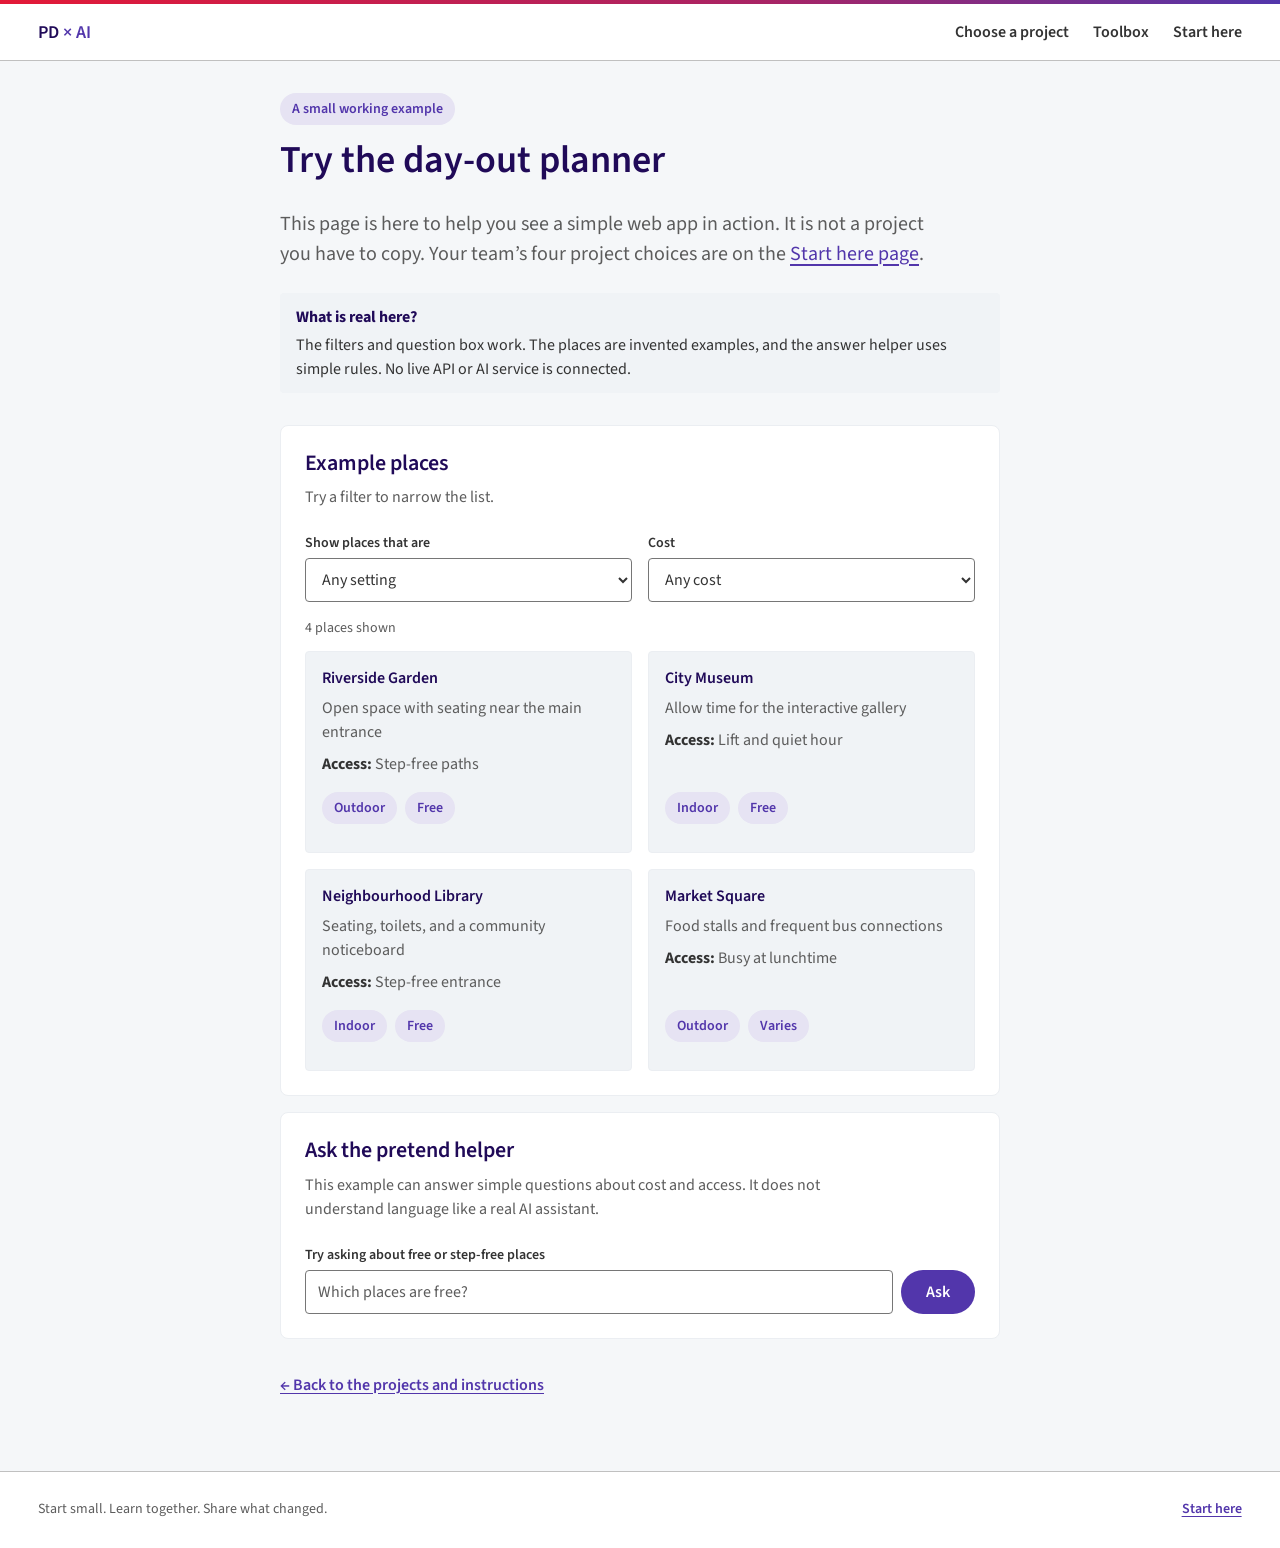
==== commit f5fc41b3: "Add toolbox, Codex skills and live-data framing - toolbox.html: default tool plus alternatives for e" ====
--- a/playground.html
+++ b/playground.html
@@ -17,7 +17,7 @@
     <a class="skip-link" href="#main">Skip to the example</a>
     <header class="site-header">
       <a class="wordmark" href="./">PD <span>× AI</span></a>
-      <nav class="header-nav" aria-label="Main navigation"><a href="./#projects">Choose a project</a><a href="./">Start here</a></nav>
+      <nav class="header-nav" aria-label="Main navigation"><a href="./#projects">Choose a project</a><a href="./toolbox.html">Toolbox</a><a href="./">Start here</a></nav>
     </header>
     <main class="playground-page" id="main">
       <div class="chip demo-label">A small working example</div>
